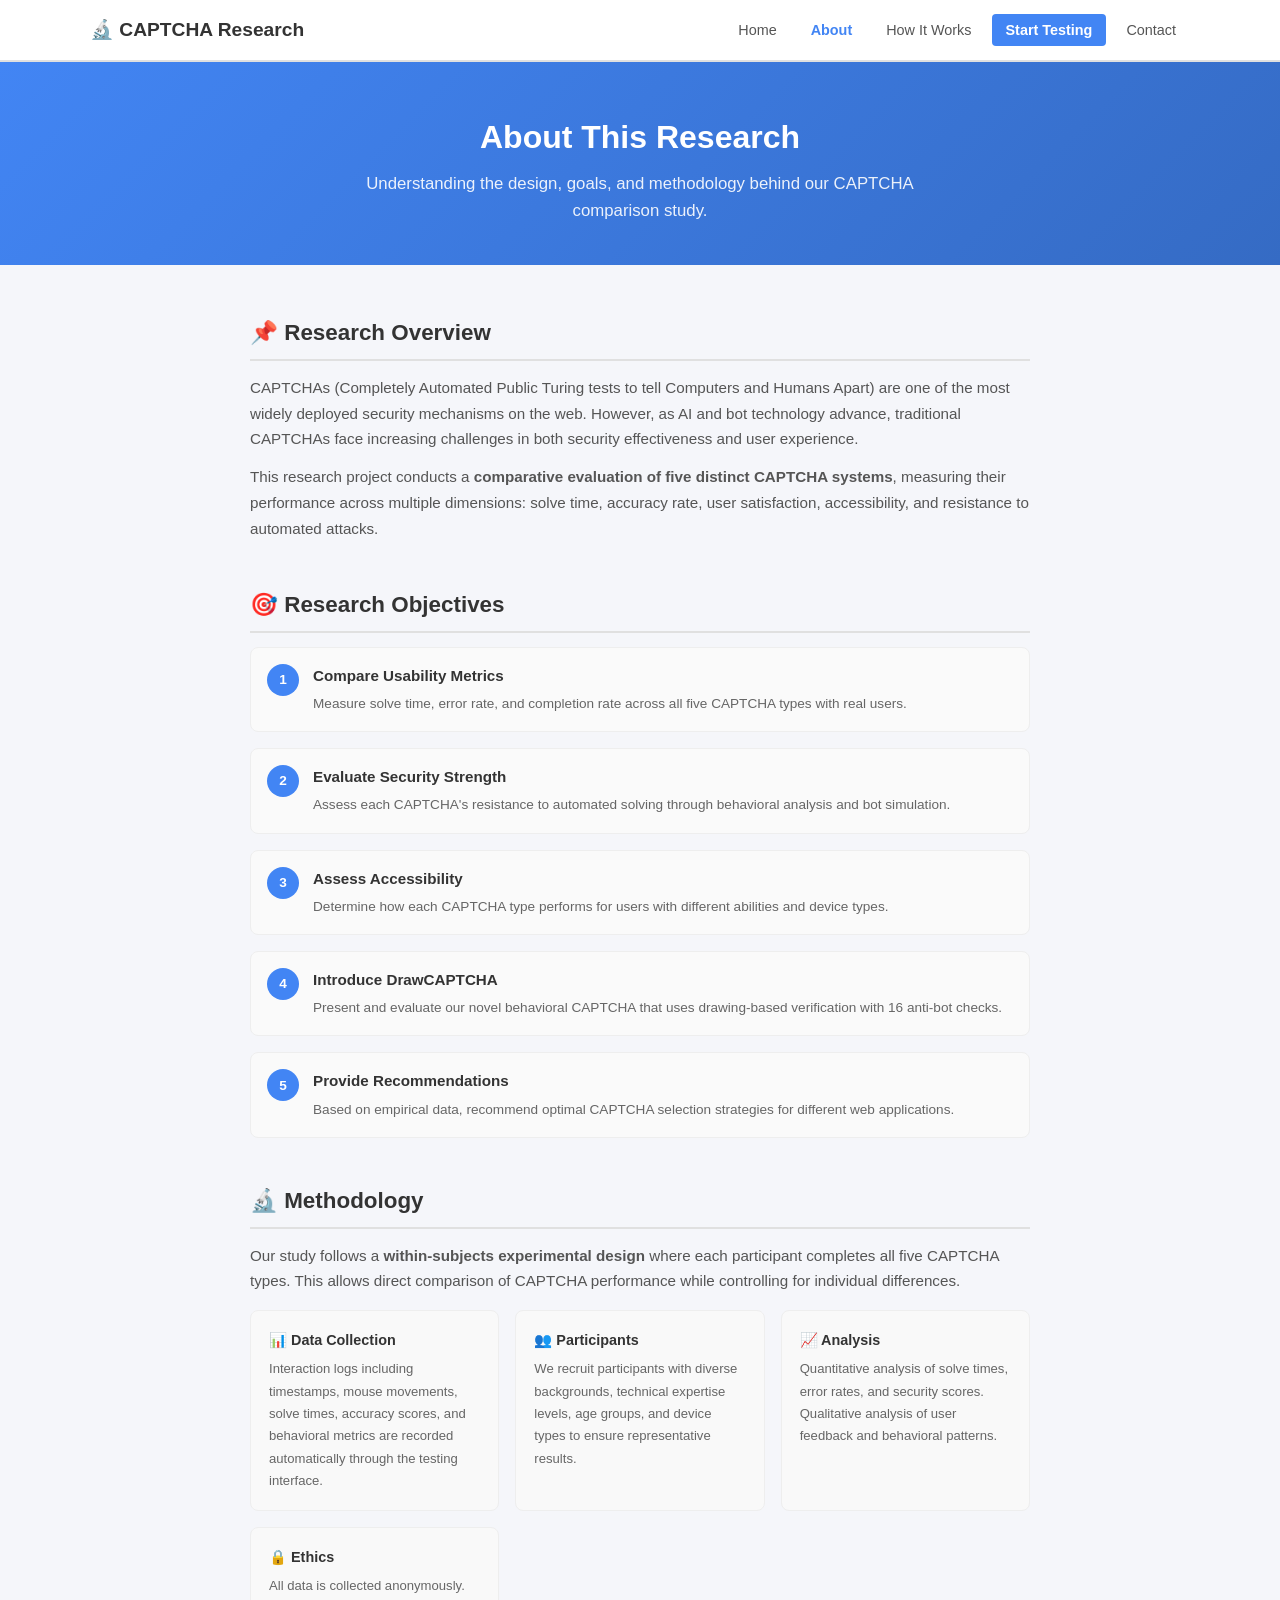
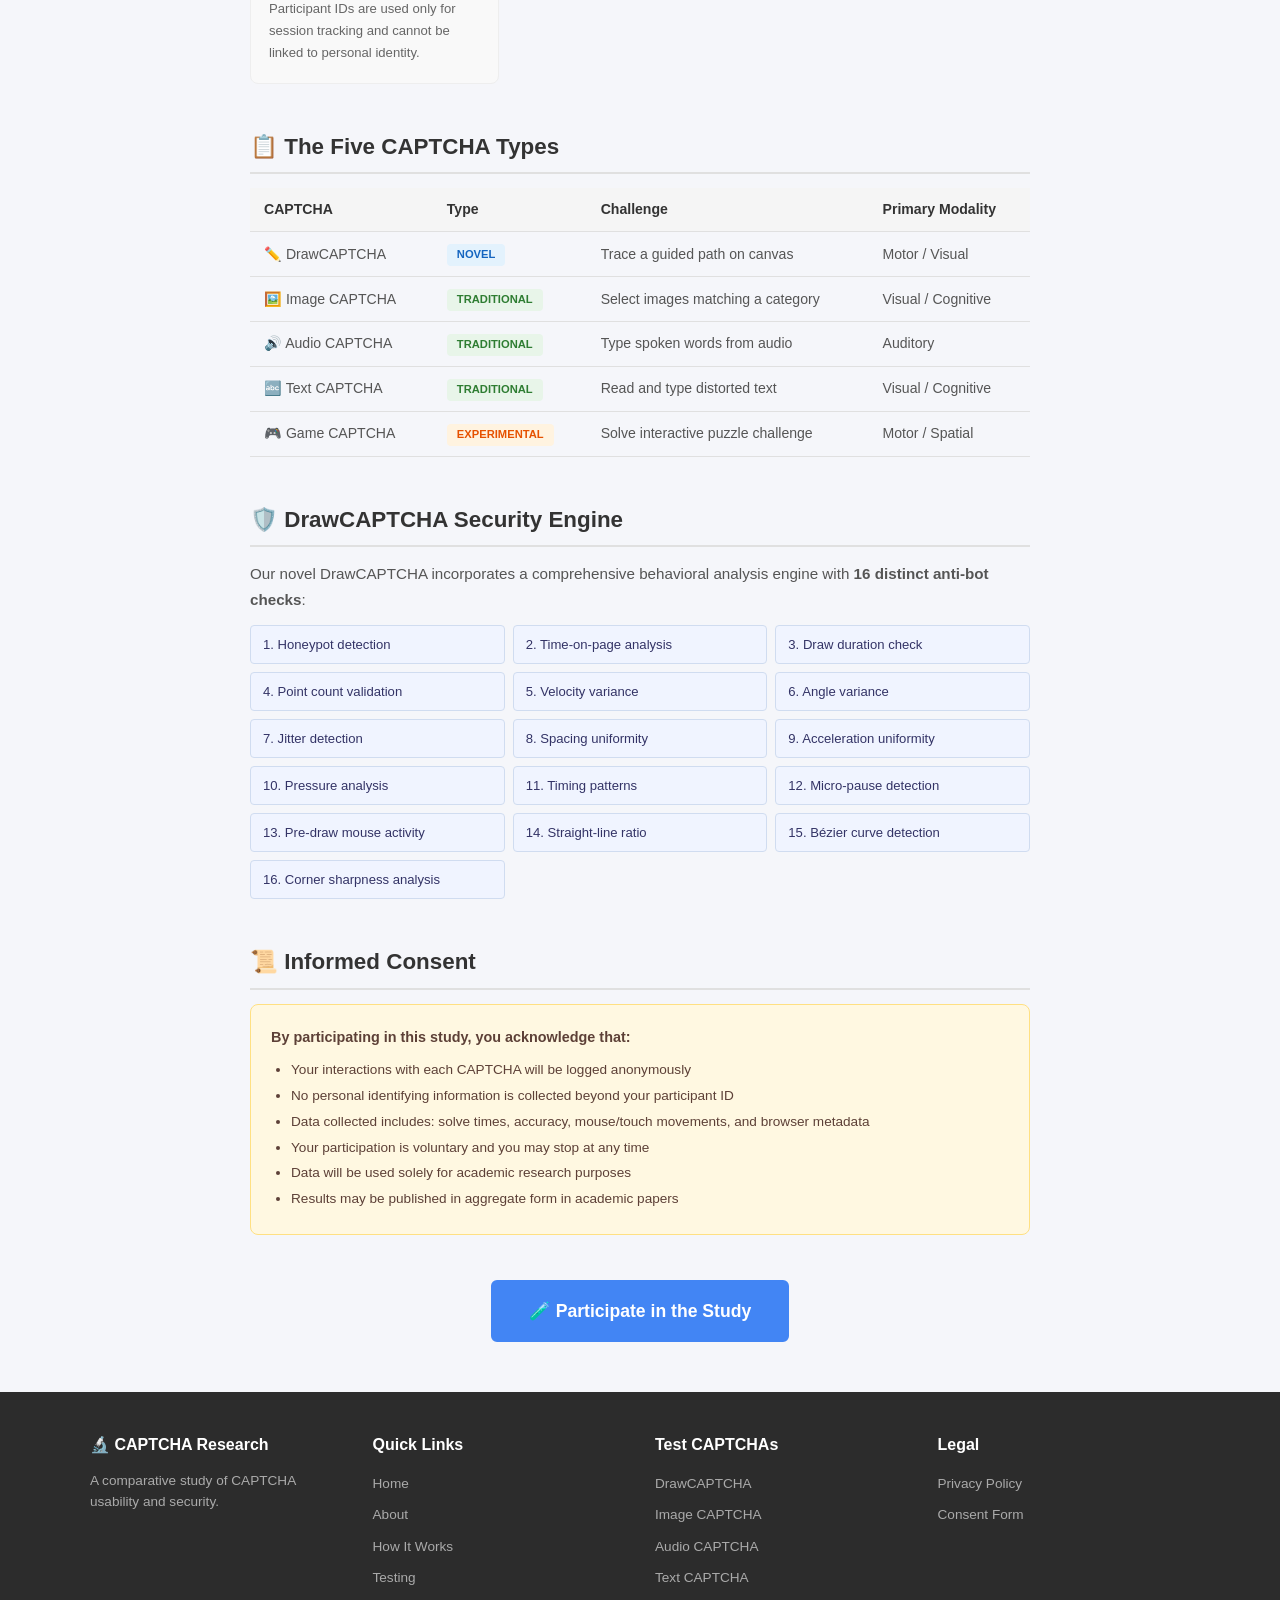
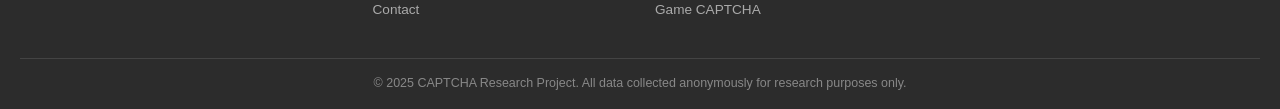
==== about.html @ d69b557e "Add site pages, CAPTCHA modules, styles & assets Introduce the initial website and CAPTCHA testing t" ====
<!DOCTYPE html>
<html lang="en">
<head>
    <meta charset="UTF-8">
    <meta name="viewport" content="width=device-width, initial-scale=1.0">
    <title>About - CAPTCHA Research</title>
    <link rel="stylesheet" href="css/global.css">
    <link rel="stylesheet" href="css/navbar.css">
    <link rel="stylesheet" href="css/footer.css">
    <link rel="stylesheet" href="css/about.css">
</head>
<body>
    <!-- NAVBAR -->
    <nav class="navbar">
        <div class="nav-container">
            <a href="index.html" class="nav-logo">🔬 CAPTCHA Research</a>
            <button class="nav-toggle" id="navToggle" aria-label="Toggle menu">
                <span></span><span></span><span></span>
            </button>
            <ul class="nav-menu" id="navMenu">
                <li><a href="index.html" class="nav-link">Home</a></li>
                <li><a href="about.html" class="nav-link active">About</a></li>
                <li><a href="how-it-works.html" class="nav-link">How It Works</a></li>
                <li><a href="testing.html" class="nav-link nav-cta">Start Testing</a></li>
                <li><a href="contact.html" class="nav-link">Contact</a></li>
            </ul>
        </div>
    </nav>

    <!-- PAGE HEADER -->
    <section class="page-header">
        <div class="container">
            <h1>About This Research</h1>
            <p class="page-header-sub">Understanding the design, goals, and methodology behind our CAPTCHA comparison study.</p>
        </div>
    </section>

    <!-- RESEARCH OVERVIEW -->
    <section class="section">
        <div class="container about-content">
            <div class="about-block">
                <h2>📌 Research Overview</h2>
                <p>
                    CAPTCHAs (Completely Automated Public Turing tests to tell Computers and Humans Apart) 
                    are one of the most widely deployed security mechanisms on the web. However, as AI and bot 
                    technology advance, traditional CAPTCHAs face increasing challenges in both security effectiveness 
                    and user experience.
                </p>
                <p>
                    This research project conducts a <strong>comparative evaluation of five distinct CAPTCHA systems</strong>, 
                    measuring their performance across multiple dimensions: solve time, accuracy rate, user satisfaction, 
                    accessibility, and resistance to automated attacks.
                </p>
            </div>

            <div class="about-block">
                <h2>🎯 Research Objectives</h2>
                <div class="objectives-list">
                    <div class="objective-item">
                        <span class="obj-num">1</span>
                        <div>
                            <h4>Compare Usability Metrics</h4>
                            <p>Measure solve time, error rate, and completion rate across all five CAPTCHA types with real users.</p>
                        </div>
                    </div>
                    <div class="objective-item">
                        <span class="obj-num">2</span>
                        <div>
                            <h4>Evaluate Security Strength</h4>
                            <p>Assess each CAPTCHA's resistance to automated solving through behavioral analysis and bot simulation.</p>
                        </div>
                    </div>
                    <div class="objective-item">
                        <span class="obj-num">3</span>
                        <div>
                            <h4>Assess Accessibility</h4>
                            <p>Determine how each CAPTCHA type performs for users with different abilities and device types.</p>
                        </div>
                    </div>
                    <div class="objective-item">
                        <span class="obj-num">4</span>
                        <div>
                            <h4>Introduce DrawCAPTCHA</h4>
                            <p>Present and evaluate our novel behavioral CAPTCHA that uses drawing-based verification with 16 anti-bot checks.</p>
                        </div>
                    </div>
                    <div class="objective-item">
                        <span class="obj-num">5</span>
                        <div>
                            <h4>Provide Recommendations</h4>
                            <p>Based on empirical data, recommend optimal CAPTCHA selection strategies for different web applications.</p>
                        </div>
                    </div>
                </div>
            </div>

            <div class="about-block">
                <h2>🔬 Methodology</h2>
                <p>
                    Our study follows a <strong>within-subjects experimental design</strong> where each participant 
                    completes all five CAPTCHA types. This allows direct comparison of CAPTCHA performance 
                    while controlling for individual differences.
                </p>
                <div class="method-grid">
                    <div class="method-item">
                        <h4>📊 Data Collection</h4>
                        <p>Interaction logs including timestamps, mouse movements, solve times, accuracy scores, and behavioral metrics are recorded automatically through the testing interface.</p>
                    </div>
                    <div class="method-item">
                        <h4>👥 Participants</h4>
                        <p>We recruit participants with diverse backgrounds, technical expertise levels, age groups, and device types to ensure representative results.</p>
                    </div>
                    <div class="method-item">
                        <h4>📈 Analysis</h4>
                        <p>Quantitative analysis of solve times, error rates, and security scores. Qualitative analysis of user feedback and behavioral patterns.</p>
                    </div>
                    <div class="method-item">
                        <h4>🔒 Ethics</h4>
                        <p>All data is collected anonymously. Participant IDs are used only for session tracking and cannot be linked to personal identity.</p>
                    </div>
                </div>
            </div>

            <div class="about-block">
                <h2>📋 The Five CAPTCHA Types</h2>
                <table class="captcha-table">
                    <thead>
                        <tr>
                            <th>CAPTCHA</th>
                            <th>Type</th>
                            <th>Challenge</th>
                            <th>Primary Modality</th>
                        </tr>
                    </thead>
                    <tbody>
                        <tr>
                            <td>✏️ DrawCAPTCHA</td>
                            <td><span class="badge novel">Novel</span></td>
                            <td>Trace a guided path on canvas</td>
                            <td>Motor / Visual</td>
                        </tr>
                        <tr>
                            <td>🖼️ Image CAPTCHA</td>
                            <td><span class="badge traditional">Traditional</span></td>
                            <td>Select images matching a category</td>
                            <td>Visual / Cognitive</td>
                        </tr>
                        <tr>
                            <td>🔊 Audio CAPTCHA</td>
                            <td><span class="badge traditional">Traditional</span></td>
                            <td>Type spoken words from audio</td>
                            <td>Auditory</td>
                        </tr>
                        <tr>
                            <td>🔤 Text CAPTCHA</td>
                            <td><span class="badge traditional">Traditional</span></td>
                            <td>Read and type distorted text</td>
                            <td>Visual / Cognitive</td>
                        </tr>
                        <tr>
                            <td>🎮 Game CAPTCHA</td>
                            <td><span class="badge experimental">Experimental</span></td>
                            <td>Solve interactive puzzle challenge</td>
                            <td>Motor / Spatial</td>
                        </tr>
                    </tbody>
                </table>
            </div>

            <div class="about-block">
                <h2>🛡️ DrawCAPTCHA Security Engine</h2>
                <p>Our novel DrawCAPTCHA incorporates a comprehensive behavioral analysis engine with <strong>16 distinct anti-bot checks</strong>:</p>
                <div class="security-checks-grid">
                    <div class="check-item">1. Honeypot detection</div>
                    <div class="check-item">2. Time-on-page analysis</div>
                    <div class="check-item">3. Draw duration check</div>
                    <div class="check-item">4. Point count validation</div>
                    <div class="check-item">5. Velocity variance</div>
                    <div class="check-item">6. Angle variance</div>
                    <div class="check-item">7. Jitter detection</div>
                    <div class="check-item">8. Spacing uniformity</div>
                    <div class="check-item">9. Acceleration uniformity</div>
                    <div class="check-item">10. Pressure analysis</div>
                    <div class="check-item">11. Timing patterns</div>
                    <div class="check-item">12. Micro-pause detection</div>
                    <div class="check-item">13. Pre-draw mouse activity</div>
                    <div class="check-item">14. Straight-line ratio</div>
                    <div class="check-item">15. Bézier curve detection</div>
                    <div class="check-item">16. Corner sharpness analysis</div>
                </div>
            </div>

            <div class="about-block">
                <h2>📜 Informed Consent</h2>
                <div class="consent-box">
                    <p><strong>By participating in this study, you acknowledge that:</strong></p>
                    <ul>
                        <li>Your interactions with each CAPTCHA will be logged anonymously</li>
                        <li>No personal identifying information is collected beyond your participant ID</li>
                        <li>Data collected includes: solve times, accuracy, mouse/touch movements, and browser metadata</li>
                        <li>Your participation is voluntary and you may stop at any time</li>
                        <li>Data will be used solely for academic research purposes</li>
                        <li>Results may be published in aggregate form in academic papers</li>
                    </ul>
                </div>
            </div>

            <div class="about-cta">
                <a href="testing.html" class="btn btn-primary btn-large">🧪 Participate in the Study</a>
            </div>
        </div>
    </section>

    <!-- FOOTER -->
    <footer class="footer">
        <div class="footer-container">
            <div class="footer-col">
                <h4>🔬 CAPTCHA Research</h4>
                <p>A comparative study of CAPTCHA usability and security.</p>
            </div>
            <div class="footer-col">
                <h4>Quick Links</h4>
                <ul>
                    <li><a href="index.html">Home</a></li>
                    <li><a href="about.html">About</a></li>
                    <li><a href="how-it-works.html">How It Works</a></li>
                    <li><a href="testing.html">Testing</a></li>
                    <li><a href="contact.html">Contact</a></li>
                </ul>
            </div>
            <div class="footer-col">
                <h4>Test CAPTCHAs</h4>
                <ul>
                    <li><a href="test/draw.html">DrawCAPTCHA</a></li>
                    <li><a href="test/image.html">Image CAPTCHA</a></li>
                    <li><a href="test/audio.html">Audio CAPTCHA</a></li>
                    <li><a href="test/text.html">Text CAPTCHA</a></li>
                    <li><a href="test/game.html">Game CAPTCHA</a></li>
                </ul>
            </div>
            <div class="footer-col">
                <h4>Legal</h4>
                <ul>
                    <li><a href="#">Privacy Policy</a></li>
                    <li><a href="#">Consent Form</a></li>
                </ul>
            </div>
        </div>
        <div class="footer-bottom">
            <p>&copy; 2025 CAPTCHA Research Project. All data collected anonymously for research purposes only.</p>
        </div>
    </footer>

    <script src="js/global.js"></script>
</body>
</html>
---- css/global.css ----
/* ===== RESET & BASE ===== */
*, *::before, *::after {
    box-sizing: border-box;
    margin: 0;
    padding: 0;
}

html {
    scroll-behavior: smooth;
}

body {
    font-family: 'Segoe UI', Tahoma, Geneva, Verdana, sans-serif;
    color: #333;
    background: #f5f6fa;
    line-height: 1.6;
    min-height: 100vh;
    display: flex;
    flex-direction: column;
}

a {
    color: #4285f4;
    text-decoration: none;
}

a:hover {
    text-decoration: underline;
}

img {
    max-width: 100%;
    height: auto;
}

ul {
    list-style: none;
}

/* ===== CONTAINER ===== */
.container {
    width: 100%;
    max-width: 1100px;
    margin: 0 auto;
    padding: 0 20px;
}

/* ===== SECTIONS ===== */
.section {
    padding: 50px 0;
}

.section-title {
    text-align: center;
    font-size: 1.8rem;
    color: #222;
    margin-bottom: 10px;
}

.section-subtitle {
    text-align: center;
    color: #777;
    font-size: 1rem;
    margin-bottom: 40px;
    max-width: 650px;
    margin-left: auto;
    margin-right: auto;
}

/* ===== PAGE HEADER ===== */
.page-header {
    background: linear-gradient(135deg, #4285f4, #356bc4);
    color: #fff;
    padding: 50px 0 40px;
    text-align: center;
}

.page-header h1 {
    font-size: 2rem;
    margin-bottom: 8px;
}

.page-header-sub {
    font-size: 1.05rem;
    opacity: 0.9;
    max-width: 600px;
    margin: 0 auto;
}

/* ===== BUTTONS ===== */
.btn {
    display: inline-block;
    padding: 12px 28px;
    border-radius: 6px;
    font-size: 1rem;
    font-weight: 600;
    border: 2px solid transparent;
    cursor: pointer;
    transition: all 0.2s;
    text-decoration: none;
}

.btn:hover {
    text-decoration: none;
}

.btn-primary {
    background: #4285f4;
    color: #fff;
    border-color: #4285f4;
}

.btn-primary:hover {
    background: #3367d6;
    border-color: #3367d6;
}

.btn-secondary {
    background: transparent;
    color: #4285f4;
    border-color: #4285f4;
}

.btn-secondary:hover {
    background: #4285f4;
    color: #fff;
}

.btn-large {
    padding: 15px 36px;
    font-size: 1.1rem;
}

.btn-small {
    padding: 6px 14px;
    font-size: 0.8rem;
    border-radius: 4px;
    background: #eee;
    color: #333;
    border: 1px solid #ccc;
    cursor: pointer;
}

.btn-small:hover {
    background: #ddd;
}

/* ===== BADGES ===== */
.badge {
    display: inline-block;
    padding: 2px 10px;
    border-radius: 4px;
    font-size: 0.7rem;
    font-weight: bold;
    text-transform: uppercase;
}

.badge.novel, .card-badge.novel, .test-card-badge.novel, .detail-badge.novel {
    background: #e3f2fd;
    color: #1565c0;
}

.badge.traditional, .card-badge.traditional, .test-card-badge.traditional, .detail-badge.traditional {
    background: #e8f5e9;
    color: #2e7d32;
}

.badge.experimental, .card-badge.experimental, .test-card-badge.experimental, .detail-badge.experimental {
    background: #fff3e0;
    color: #e65100;
}

/* ===== CTA SECTION ===== */
.cta-section {
    background: #f0f4ff;
}

.cta-box {
    text-align: center;
    padding: 40px;
    background: #fff;
    border-radius: 12px;
    border: 2px dashed #4285f4;
}

.cta-box h2 {
    margin-bottom: 10px;
    color: #222;
}

.cta-box p {
    color: #666;
    margin-bottom: 20px;
    max-width: 500px;
    margin-left: auto;
    margin-right: auto;
}

/* ===== HONEYPOT ===== */
.hp-trap {
    position: absolute;
    left: -9999px;
    opacity: 0;
    height: 0;
    width: 0;
    overflow: hidden;
    pointer-events: none;
}

/* ===== RESPONSIVE ===== */
@media (max-width: 768px) {
    .section-title {
        font-size: 1.5rem;
    }

    .page-header h1 {
        font-size: 1.6rem;
    }

    .btn-large {
        padding: 12px 24px;
        font-size: 1rem;
    }
}

@media (max-width: 480px) {
    .container {
        padding: 0 15px;
    }

    .section {
        padding: 35px 0;
    }

    .section-title {
        font-size: 1.3rem;
    }
}
---- css/navbar.css ----
.navbar {
    background: #fff;
    border-bottom: 2px solid #e0e0e0;
    position: sticky;
    top: 0;
    z-index: 999;
    padding: 0 20px;
}

.nav-container {
    max-width: 1100px;
    margin: 0 auto;
    display: flex;
    align-items: center;
    justify-content: space-between;
    height: 60px;
}

.nav-logo {
    font-size: 1.2rem;
    font-weight: bold;
    color: #333;
    text-decoration: none;
}

.nav-logo:hover {
    text-decoration: none;
    color: #4285f4;
}

.nav-menu {
    display: flex;
    align-items: center;
    gap: 6px;
}

.nav-link {
    padding: 8px 14px;
    font-size: 0.9rem;
    color: #555;
    border-radius: 4px;
    transition: all 0.2s;
    text-decoration: none;
}

.nav-link:hover {
    background: #f0f0f0;
    color: #333;
    text-decoration: none;
}

.nav-link.active {
    color: #4285f4;
    font-weight: 600;
}

.nav-link.nav-cta {
    background: #4285f4;
    color: #fff;
    font-weight: 600;
}

.nav-link.nav-cta:hover {
    background: #3367d6;
}

.nav-link.nav-cta.active {
    background: #3367d6;
    color: #fff;
}

/* HAMBURGER */
.nav-toggle {
    display: none;
    flex-direction: column;
    gap: 5px;
    background: none;
    border: none;
    cursor: pointer;
    padding: 5px;
}

.nav-toggle span {
    display: block;
    width: 25px;
    height: 3px;
    background: #333;
    border-radius: 2px;
    transition: all 0.3s;
}

.nav-toggle.active span:nth-child(1) {
    transform: rotate(45deg) translate(5px, 6px);
}

.nav-toggle.active span:nth-child(2) {
    opacity: 0;
}

.nav-toggle.active span:nth-child(3) {
    transform: rotate(-45deg) translate(5px, -6px);
}

@media (max-width: 768px) {
    .nav-toggle {
        display: flex;
    }

    .nav-menu {
        display: none;
        position: absolute;
        top: 60px;
        left: 0;
        right: 0;
        background: #fff;
        flex-direction: column;
        padding: 15px 20px;
        border-bottom: 2px solid #e0e0e0;
        gap: 4px;
        box-shadow: 0 4px 12px rgba(0,0,0,0.1);
    }

    .nav-menu.active {
        display: flex;
    }

    .nav-link {
        width: 100%;
        padding: 12px 14px;
    }
}
---- css/footer.css ----
.footer {
    background: #2c2c2c;
    color: #ccc;
    padding: 40px 20px 0;
    margin-top: auto;
}

.footer-container {
    max-width: 1100px;
    margin: 0 auto;
    display: grid;
    grid-template-columns: repeat(auto-fit, minmax(200px, 1fr));
    gap: 30px;
    padding-bottom: 30px;
}

.footer-col h4 {
    color: #fff;
    margin-bottom: 12px;
    font-size: 1rem;
}

.footer-col p {
    font-size: 0.85rem;
    line-height: 1.6;
    color: #aaa;
}

.footer-col ul li {
    margin-bottom: 6px;
}

.footer-col ul li a {
    color: #aaa;
    font-size: 0.85rem;
    text-decoration: none;
}

.footer-col ul li a:hover {
    color: #fff;
    text-decoration: underline;
}

.footer-bottom {
    border-top: 1px solid #444;
    padding: 15px 0;
    text-align: center;
}

.footer-bottom p {
    font-size: 0.78rem;
    color: #888;
}

@media (max-width: 600px) {
    .footer-container {
        grid-template-columns: 1fr 1fr;
    }
}

@media (max-width: 400px) {
    .footer-container {
        grid-template-columns: 1fr;
    }
}
---- css/about.css ----
.about-content {
    max-width: 820px;
    margin: 0 auto;
}

.about-block {
    margin-bottom: 45px;
}

.about-block h2 {
    font-size: 1.4rem;
    color: #333;
    margin-bottom: 14px;
    padding-bottom: 8px;
    border-bottom: 2px solid #e0e0e0;
}

.about-block p {
    font-size: 0.95rem;
    color: #555;
    line-height: 1.7;
    margin-bottom: 12px;
}

/* OBJECTIVES */
.objectives-list {
    display: flex;
    flex-direction: column;
    gap: 16px;
}

.objective-item {
    display: flex;
    align-items: flex-start;
    gap: 14px;
    background: #fafafa;
    border: 1px solid #eee;
    border-radius: 8px;
    padding: 16px;
}

.obj-num {
    flex-shrink: 0;
    width: 32px;
    height: 32px;
    background: #4285f4;
    color: #fff;
    border-radius: 50%;
    display: flex;
    align-items: center;
    justify-content: center;
    font-weight: bold;
    font-size: 0.85rem;
}

.objective-item h4 {
    font-size: 0.95rem;
    color: #333;
    margin-bottom: 4px;
}

.objective-item p {
    font-size: 0.85rem;
    color: #666;
    margin-bottom: 0;
}

/* METHOD GRID */
.method-grid {
    display: grid;
    grid-template-columns: repeat(auto-fit, minmax(220px, 1fr));
    gap: 16px;
    margin-top: 16px;
}

.method-item {
    background: #f9f9f9;
    border: 1px solid #eee;
    border-radius: 8px;
    padding: 18px;
}

.method-item h4 {
    font-size: 0.9rem;
    color: #333;
    margin-bottom: 6px;
}

.method-item p {
    font-size: 0.82rem;
    color: #666;
    margin-bottom: 0;
}

/* TABLE */
.captcha-table {
    width: 100%;
    border-collapse: collapse;
    margin-top: 12px;
    font-size: 0.88rem;
}

.captcha-table th, .captcha-table td {
    padding: 10px 14px;
    text-align: left;
    border-bottom: 1px solid #e0e0e0;
}

.captcha-table th {
    background: #f5f5f5;
    font-weight: 600;
    color: #333;
}

.captcha-table td {
    color: #555;
}

/* SECURITY CHECKS */
.security-checks-grid {
    display: grid;
    grid-template-columns: repeat(auto-fit, minmax(200px, 1fr));
    gap: 8px;
    margin-top: 12px;
}

.check-item {
    background: #f0f4ff;
    border: 1px solid #d0dcf0;
    border-radius: 4px;
    padding: 8px 12px;
    font-size: 0.82rem;
    color: #336;
}

/* CONSENT */
.consent-box {
    background: #fff8e1;
    border: 1px solid #ffe082;
    border-radius: 8px;
    padding: 20px;
    margin-top: 10px;
}

.consent-box p {
    font-size: 0.9rem;
    color: #5d4037;
    margin-bottom: 10px;
}

.consent-box ul {
    padding-left: 20px;
}

.consent-box ul li {
    list-style: disc;
    font-size: 0.85rem;
    color: #5d4037;
    margin-bottom: 4px;
}

.about-cta {
    text-align: center;
    margin-top: 30px;
}

@media (max-width: 600px) {
    .captcha-table {
        font-size: 0.78rem;
    }

    .captcha-table th, .captcha-table td {
        padding: 8px 8px;
    }

    .security-checks-grid {
        grid-template-columns: 1fr;
    }
}
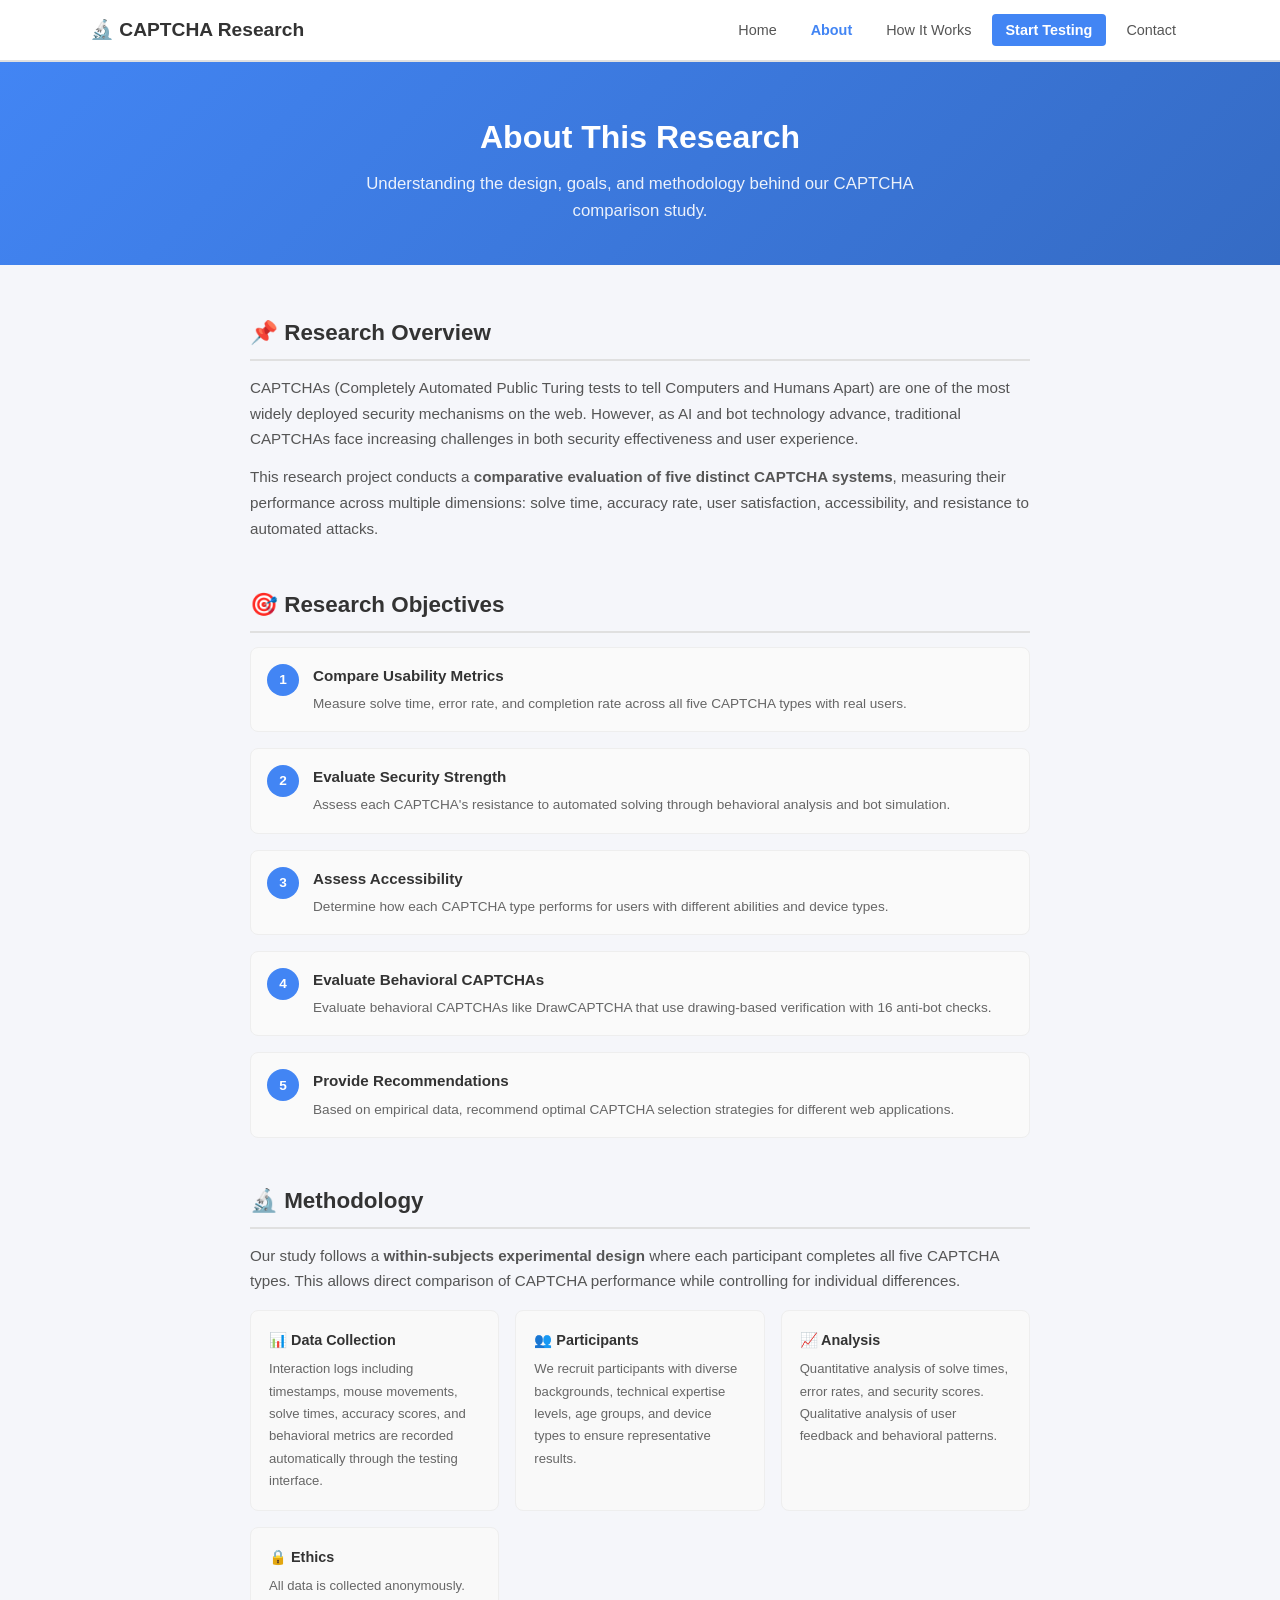
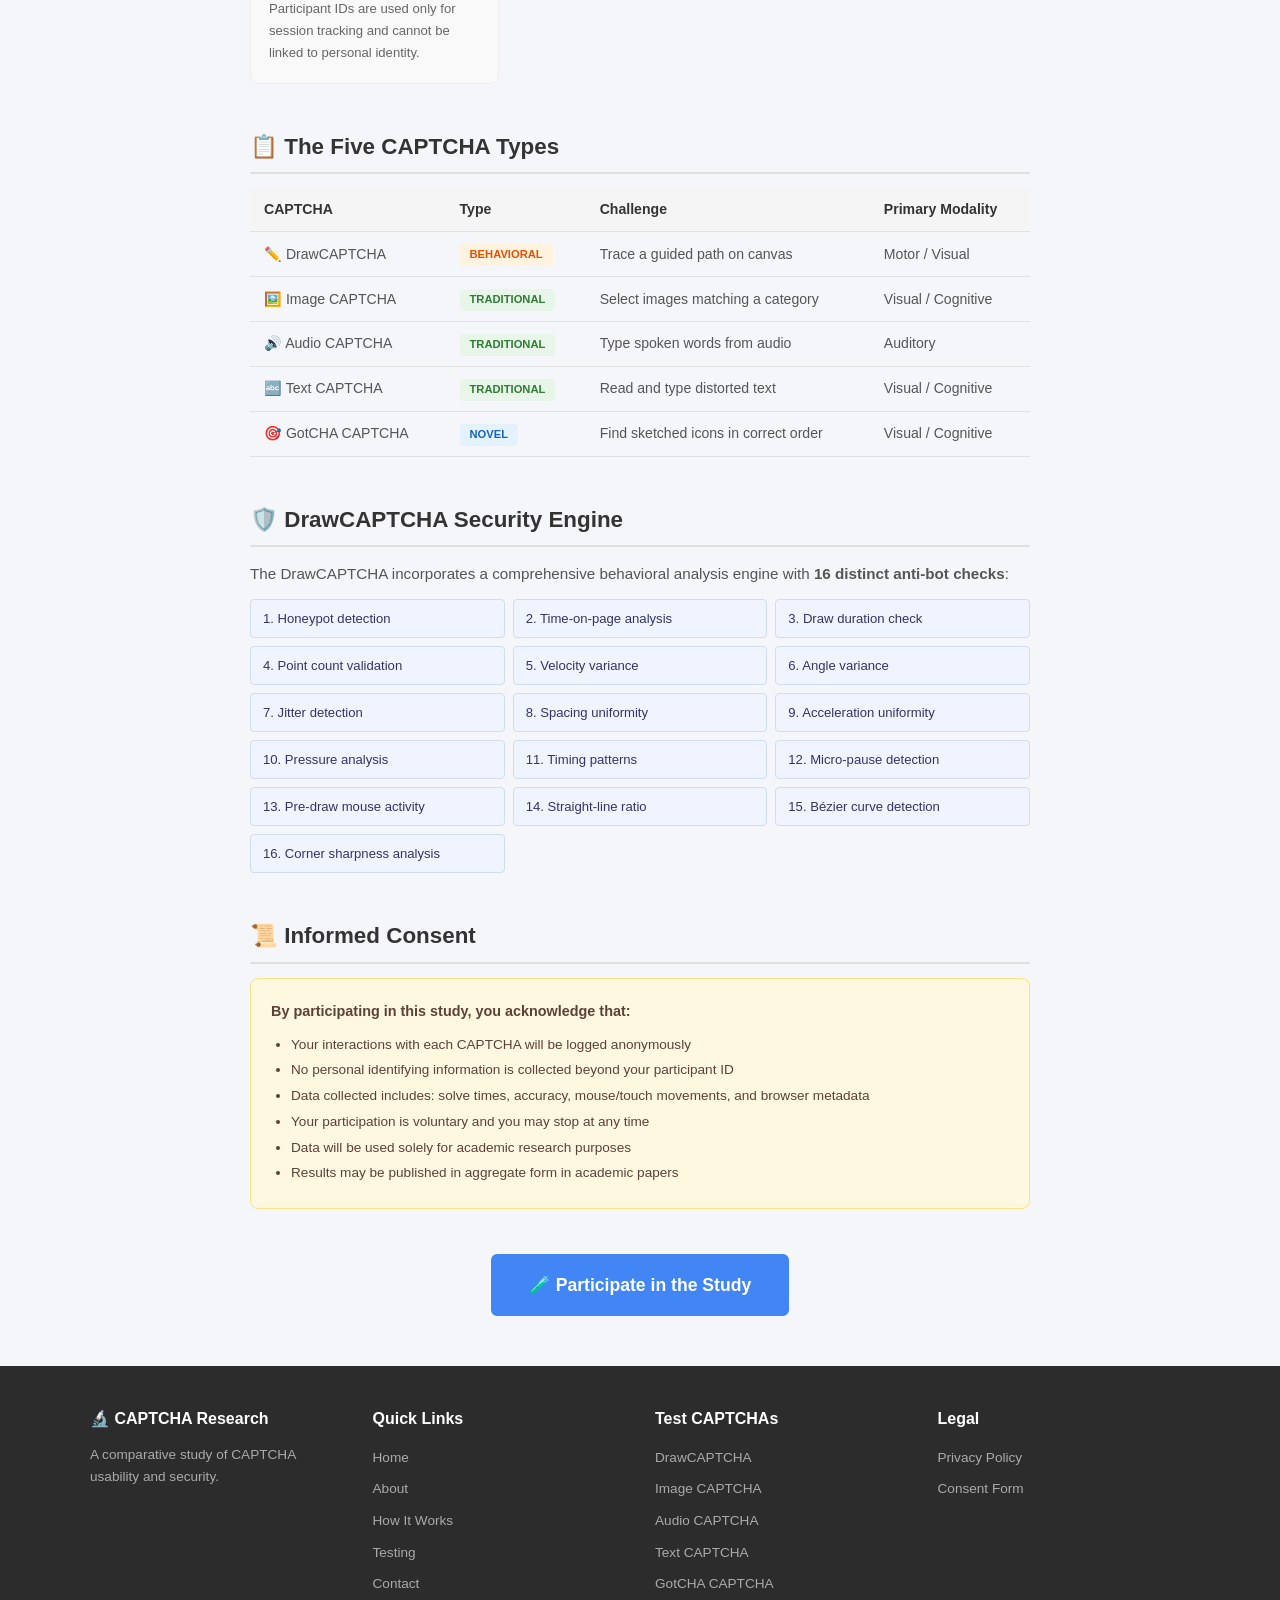
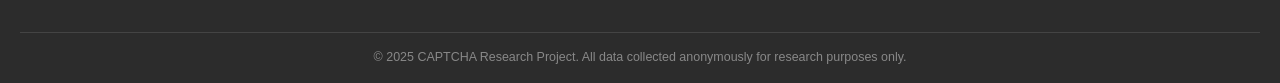
==== commit ed324673: "Add GotCHA CAPTCHA & responsive UI updates Replace the previous "Game CAPTCHA" with a new GotCHA vis" ====
--- a/about.html
+++ b/about.html
@@ -80,8 +80,8 @@
                     <div class="objective-item">
                         <span class="obj-num">4</span>
                         <div>
-                            <h4>Introduce DrawCAPTCHA</h4>
-                            <p>Present and evaluate our novel behavioral CAPTCHA that uses drawing-based verification with 16 anti-bot checks.</p>
+                            <h4>Evaluate Behavioral CAPTCHAs</h4>
+                            <p>Evaluate behavioral CAPTCHAs like DrawCAPTCHA that use drawing-based verification with 16 anti-bot checks.</p>
                         </div>
                     </div>
                     <div class="objective-item">
@@ -135,7 +135,7 @@
                     <tbody>
                         <tr>
                             <td>✏️ DrawCAPTCHA</td>
-                            <td><span class="badge novel">Novel</span></td>
+                            <td><span class="badge experimental">Behavioral</span></td>
                             <td>Trace a guided path on canvas</td>
                             <td>Motor / Visual</td>
                         </tr>
@@ -158,10 +158,10 @@
                             <td>Visual / Cognitive</td>
                         </tr>
                         <tr>
-                            <td>🎮 Game CAPTCHA</td>
-                            <td><span class="badge experimental">Experimental</span></td>
-                            <td>Solve interactive puzzle challenge</td>
-                            <td>Motor / Spatial</td>
+                            <td>🎯 GotCHA CAPTCHA</td>
+                            <td><span class="badge novel">Novel</span></td>
+                            <td>Find sketched icons in correct order</td>
+                            <td>Visual / Cognitive</td>
                         </tr>
                     </tbody>
                 </table>
@@ -169,7 +169,7 @@
 
             <div class="about-block">
                 <h2>🛡️ DrawCAPTCHA Security Engine</h2>
-                <p>Our novel DrawCAPTCHA incorporates a comprehensive behavioral analysis engine with <strong>16 distinct anti-bot checks</strong>:</p>
+                <p>The DrawCAPTCHA incorporates a comprehensive behavioral analysis engine with <strong>16 distinct anti-bot checks</strong>:</p>
                 <div class="security-checks-grid">
                     <div class="check-item">1. Honeypot detection</div>
                     <div class="check-item">2. Time-on-page analysis</div>
@@ -235,7 +235,7 @@
                     <li><a href="test/image.html">Image CAPTCHA</a></li>
                     <li><a href="test/audio.html">Audio CAPTCHA</a></li>
                     <li><a href="test/text.html">Text CAPTCHA</a></li>
-                    <li><a href="test/game.html">Game CAPTCHA</a></li>
+                    <li><a href="test/gotcha.html">GotCHA CAPTCHA</a></li>
                 </ul>
             </div>
             <div class="footer-col">
--- a/css/global.css
+++ b/css/global.css
@@ -1,238 +1,256 @@
-/* ===== RESET & BASE ===== */
-*, *::before, *::after {
-    box-sizing: border-box;
-    margin: 0;
-    padding: 0;
-}
-
-html {
-    scroll-behavior: smooth;
-}
-
-body {
-    font-family: 'Segoe UI', Tahoma, Geneva, Verdana, sans-serif;
-    color: #333;
-    background: #f5f6fa;
-    line-height: 1.6;
-    min-height: 100vh;
-    display: flex;
-    flex-direction: column;
-}
-
-a {
-    color: #4285f4;
-    text-decoration: none;
-}
-
-a:hover {
-    text-decoration: underline;
-}
-
-img {
-    max-width: 100%;
-    height: auto;
-}
-
-ul {
-    list-style: none;
-}
-
-/* ===== CONTAINER ===== */
-.container {
-    width: 100%;
-    max-width: 1100px;
-    margin: 0 auto;
-    padding: 0 20px;
-}
-
-/* ===== SECTIONS ===== */
-.section {
-    padding: 50px 0;
-}
-
-.section-title {
-    text-align: center;
-    font-size: 1.8rem;
-    color: #222;
-    margin-bottom: 10px;
-}
-
-.section-subtitle {
-    text-align: center;
-    color: #777;
-    font-size: 1rem;
-    margin-bottom: 40px;
-    max-width: 650px;
-    margin-left: auto;
-    margin-right: auto;
-}
-
-/* ===== PAGE HEADER ===== */
-.page-header {
-    background: linear-gradient(135deg, #4285f4, #356bc4);
-    color: #fff;
-    padding: 50px 0 40px;
-    text-align: center;
-}
-
-.page-header h1 {
-    font-size: 2rem;
-    margin-bottom: 8px;
-}
-
-.page-header-sub {
-    font-size: 1.05rem;
-    opacity: 0.9;
-    max-width: 600px;
-    margin: 0 auto;
-}
-
-/* ===== BUTTONS ===== */
-.btn {
-    display: inline-block;
-    padding: 12px 28px;
-    border-radius: 6px;
-    font-size: 1rem;
-    font-weight: 600;
-    border: 2px solid transparent;
-    cursor: pointer;
-    transition: all 0.2s;
-    text-decoration: none;
-}
-
-.btn:hover {
-    text-decoration: none;
-}
-
-.btn-primary {
-    background: #4285f4;
-    color: #fff;
-    border-color: #4285f4;
-}
-
-.btn-primary:hover {
-    background: #3367d6;
-    border-color: #3367d6;
-}
-
-.btn-secondary {
-    background: transparent;
-    color: #4285f4;
-    border-color: #4285f4;
-}
-
-.btn-secondary:hover {
-    background: #4285f4;
-    color: #fff;
-}
-
-.btn-large {
-    padding: 15px 36px;
-    font-size: 1.1rem;
-}
-
-.btn-small {
-    padding: 6px 14px;
-    font-size: 0.8rem;
-    border-radius: 4px;
-    background: #eee;
-    color: #333;
-    border: 1px solid #ccc;
-    cursor: pointer;
-}
-
-.btn-small:hover {
-    background: #ddd;
-}
-
-/* ===== BADGES ===== */
-.badge {
-    display: inline-block;
-    padding: 2px 10px;
-    border-radius: 4px;
-    font-size: 0.7rem;
-    font-weight: bold;
-    text-transform: uppercase;
-}
-
-.badge.novel, .card-badge.novel, .test-card-badge.novel, .detail-badge.novel {
-    background: #e3f2fd;
-    color: #1565c0;
-}
-
-.badge.traditional, .card-badge.traditional, .test-card-badge.traditional, .detail-badge.traditional {
-    background: #e8f5e9;
-    color: #2e7d32;
-}
-
-.badge.experimental, .card-badge.experimental, .test-card-badge.experimental, .detail-badge.experimental {
-    background: #fff3e0;
-    color: #e65100;
-}
-
-/* ===== CTA SECTION ===== */
-.cta-section {
-    background: #f0f4ff;
-}
-
-.cta-box {
-    text-align: center;
-    padding: 40px;
-    background: #fff;
-    border-radius: 12px;
-    border: 2px dashed #4285f4;
-}
-
-.cta-box h2 {
-    margin-bottom: 10px;
-    color: #222;
-}
-
-.cta-box p {
-    color: #666;
-    margin-bottom: 20px;
-    max-width: 500px;
-    margin-left: auto;
-    margin-right: auto;
-}
-
-/* ===== HONEYPOT ===== */
-.hp-trap {
-    position: absolute;
-    left: -9999px;
-    opacity: 0;
-    height: 0;
-    width: 0;
-    overflow: hidden;
-    pointer-events: none;
-}
-
-/* ===== RESPONSIVE ===== */
-@media (max-width: 768px) {
-    .section-title {
-        font-size: 1.5rem;
-    }
-
-    .page-header h1 {
-        font-size: 1.6rem;
-    }
-
-    .btn-large {
-        padding: 12px 24px;
-        font-size: 1rem;
-    }
-}
-
-@media (max-width: 480px) {
-    .container {
-        padding: 0 15px;
-    }
-
-    .section {
-        padding: 35px 0;
-    }
-
-    .section-title {
-        font-size: 1.3rem;
-    }
-}+/* ===== RESET & BASE ===== */
+*, *::before, *::after {
+    box-sizing: border-box;
+    margin: 0;
+    padding: 0;
+}
+
+html {
+    scroll-behavior: smooth;
+}
+
+body {
+    font-family: 'Segoe UI', Tahoma, Geneva, Verdana, sans-serif;
+    color: #333;
+    background: #f5f6fa;
+    line-height: 1.6;
+    min-height: 100vh;
+    min-height: 100dvh;
+    display: flex;
+    flex-direction: column;
+    overflow-x: hidden;
+}
+
+a {
+    color: #4285f4;
+    text-decoration: none;
+}
+
+a:hover {
+    text-decoration: underline;
+}
+
+img {
+    max-width: 100%;
+    height: auto;
+}
+
+ul {
+    list-style: none;
+}
+
+/* ===== CONTAINER ===== */
+.container {
+    width: 100%;
+    max-width: 1100px;
+    margin: 0 auto;
+    padding: 0 20px;
+}
+
+/* ===== SECTIONS ===== */
+.section {
+    padding: 50px 0;
+}
+
+.section-title {
+    text-align: center;
+    font-size: 1.8rem;
+    color: #222;
+    margin-bottom: 10px;
+}
+
+.section-subtitle {
+    text-align: center;
+    color: #777;
+    font-size: 1rem;
+    margin-bottom: 40px;
+    max-width: 650px;
+    margin-left: auto;
+    margin-right: auto;
+}
+
+/* ===== PAGE HEADER ===== */
+.page-header {
+    background: linear-gradient(135deg, #4285f4, #356bc4);
+    color: #fff;
+    padding: 50px 0 40px;
+    text-align: center;
+}
+
+.page-header h1 {
+    font-size: 2rem;
+    margin-bottom: 8px;
+}
+
+.page-header-sub {
+    font-size: 1.05rem;
+    opacity: 0.9;
+    max-width: 600px;
+    margin: 0 auto;
+}
+
+/* ===== BUTTONS ===== */
+.btn {
+    display: inline-block;
+    padding: 12px 28px;
+    border-radius: 6px;
+    font-size: 1rem;
+    font-weight: 600;
+    border: 2px solid transparent;
+    cursor: pointer;
+    transition: all 0.2s;
+    text-decoration: none;
+}
+
+.btn:hover {
+    text-decoration: none;
+}
+
+.btn-primary {
+    background: #4285f4;
+    color: #fff;
+    border-color: #4285f4;
+}
+
+.btn-primary:hover {
+    background: #3367d6;
+    border-color: #3367d6;
+}
+
+.btn-secondary {
+    background: transparent;
+    color: #4285f4;
+    border-color: #4285f4;
+}
+
+.btn-secondary:hover {
+    background: #4285f4;
+    color: #fff;
+}
+
+.btn-large {
+    padding: 15px 36px;
+    font-size: 1.1rem;
+}
+
+.btn-small {
+    padding: 6px 14px;
+    font-size: 0.8rem;
+    border-radius: 4px;
+    background: #eee;
+    color: #333;
+    border: 1px solid #ccc;
+    cursor: pointer;
+}
+
+.btn-small:hover {
+    background: #ddd;
+}
+
+/* ===== BADGES ===== */
+.badge {
+    display: inline-block;
+    padding: 2px 10px;
+    border-radius: 4px;
+    font-size: 0.7rem;
+    font-weight: bold;
+    text-transform: uppercase;
+}
+
+.badge.novel, .card-badge.novel, .test-card-badge.novel, .detail-badge.novel {
+    background: #e3f2fd;
+    color: #1565c0;
+}
+
+.badge.traditional, .card-badge.traditional, .test-card-badge.traditional, .detail-badge.traditional {
+    background: #e8f5e9;
+    color: #2e7d32;
+}
+
+.badge.experimental, .card-badge.experimental, .test-card-badge.experimental, .detail-badge.experimental {
+    background: #fff3e0;
+    color: #e65100;
+}
+
+/* ===== CTA SECTION ===== */
+.cta-section {
+    background: #f0f4ff;
+}
+
+.cta-box {
+    text-align: center;
+    padding: 40px;
+    background: #fff;
+    border-radius: 12px;
+    border: 2px dashed #4285f4;
+}
+
+.cta-box h2 {
+    margin-bottom: 10px;
+    color: #222;
+}
+
+.cta-box p {
+    color: #666;
+    margin-bottom: 20px;
+    max-width: 500px;
+    margin-left: auto;
+    margin-right: auto;
+}
+
+/* ===== HONEYPOT ===== */
+.hp-trap {
+    position: absolute;
+    left: -9999px;
+    opacity: 0;
+    height: 0;
+    width: 0;
+    overflow: hidden;
+    pointer-events: none;
+}
+
+/* ===== RESPONSIVE ===== */
+@media (max-width: 768px) {
+    .section-title {
+        font-size: 1.5rem;
+    }
+
+    .page-header h1 {
+        font-size: 1.6rem;
+    }
+
+    .btn-large {
+        padding: 12px 24px;
+        font-size: 1rem;
+    }
+
+    .section {
+        padding: 25px 0;
+    }
+}
+
+@media (max-width: 480px) {
+    .container {
+        padding: 0 12px;
+    }
+
+    .section {
+        padding: 15px 0;
+    }
+
+    .section-title {
+        font-size: 1.3rem;
+    }
+
+    .page-header {
+        padding: 30px 0 24px;
+    }
+
+    .page-header h1 {
+        font-size: 1.4rem;
+    }
+
+    .page-header-sub {
+        font-size: 0.9rem;
+    }
+}
